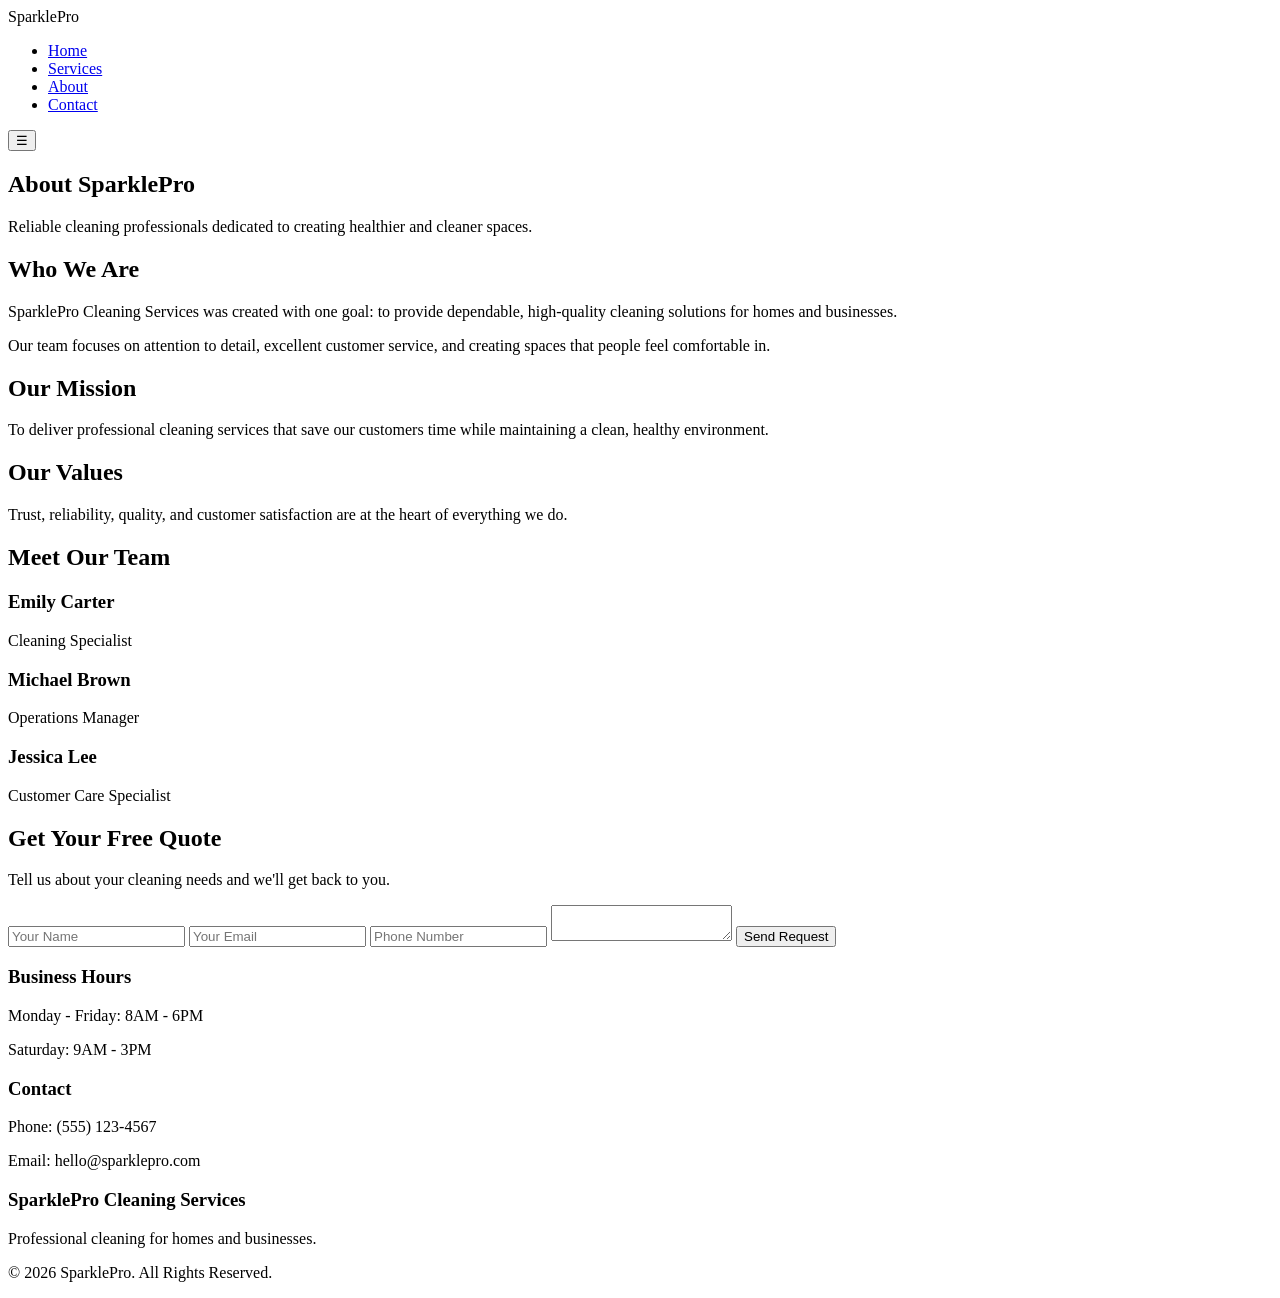
==== about.html @ 30db3a6c "cleaning web" ====
<!DOCTYPE html>
<html lang="en">
<head>
    <meta charset="UTF-8">
    <meta name="viewport" content="width=device-width, initial-scale=1.0">
    <title>About Us | SparklePro Cleaning Services</title>
    <link rel="stylesheet" href="css/style.css">
</head>

<body>


    <!-- Navigation -->
    <header>
        <nav class="navbar">

            <div class="logo">
                Sparkle<span>Pro</span>
            </div>

            <ul class="nav-links">
                <li><a href="index.html">Home</a></li>
                <li><a href="services.html">Services</a></li>
                <li><a href="about.html">About</a></li>
                <li><a href="#contact">Contact</a></li>
            </ul>

            <button class="menu-toggle">
                ☰
            </button>

        </nav>
    </header>



    <!-- Page Hero -->
    <section class="page-hero">

        <div>

            <h1>
                About SparklePro
            </h1>

            <p>
                Reliable cleaning professionals dedicated to creating
                healthier and cleaner spaces.
            </p>

        </div>

    </section>



    <!-- About Company -->
    <section class="about-section">


        <div class="about-content">

            <h2>
                Who We Are
            </h2>

            <p>
                SparklePro Cleaning Services was created with one goal:
                to provide dependable, high-quality cleaning solutions
                for homes and businesses.
            </p>


            <p>
                Our team focuses on attention to detail, excellent
                customer service, and creating spaces that people
                feel comfortable in.
            </p>


        </div>


    </section>



    <!-- Mission -->
    <section class="mission">


        <div class="mission-box">

            <h2>
                Our Mission
            </h2>

            <p>
                To deliver professional cleaning services that save
                our customers time while maintaining a clean,
                healthy environment.
            </p>

        </div>


        <div class="mission-box">

            <h2>
                Our Values
            </h2>

            <p>
                Trust, reliability, quality, and customer satisfaction
                are at the heart of everything we do.
            </p>

        </div>


    </section>



    <!-- Team Section -->
    <section class="team">


        <h2>
            Meet Our Team
        </h2>


        <div class="team-container">


            <div class="team-card">

                <div class="team-image"></div>

                <h3>
                    Emily Carter
                </h3>

                <p>
                    Cleaning Specialist
                </p>

            </div>



            <div class="team-card">

                <div class="team-image"></div>

                <h3>
                    Michael Brown
                </h3>

                <p>
                    Operations Manager
                </p>

            </div>



            <div class="team-card">

                <div class="team-image"></div>

                <h3>
                    Jessica Lee
                </h3>

                <p>
                    Customer Care Specialist
                </p>

            </div>


        </div>


    </section>




    <!-- Contact Section -->
    <section class="contact" id="contact">


        <h2>
            Get Your Free Quote
        </h2>


        <p>
            Tell us about your cleaning needs and we'll get back to you.
        </p>



        <form class="contact-form">


            <input 
            type="text" 
            placeholder="Your Name"
            >


            <input 
            type="email" 
            placeholder="Your Email"
            >


            <input 
            type="tel" 
            placeholder="Phone Number"
            >


            <textarea 
            placeholder="Tell us what you need cleaned">
            </textarea>


            <button type="submit" class="btn">
                Send Request
            </button>


        </form>


    </section>




    <!-- Business Info -->
    <section class="business-info">


        <div>

            <h3>
                Business Hours
            </h3>

            <p>
                Monday - Friday: 8AM - 6PM
            </p>

            <p>
                Saturday: 9AM - 3PM
            </p>

        </div>



        <div>

            <h3>
                Contact
            </h3>

            <p>
                Phone: (555) 123-4567
            </p>

            <p>
                Email: hello@sparklepro.com
            </p>

        </div>


    </section>




    <!-- Footer -->
    <footer>

        <h3>
            SparklePro Cleaning Services
        </h3>

        <p>
            Professional cleaning for homes and businesses.
        </p>

        <p>
            © 2026 SparklePro. All Rights Reserved.
        </p>

    </footer>




<script src="js/script.js"></script>


</body>
</html>
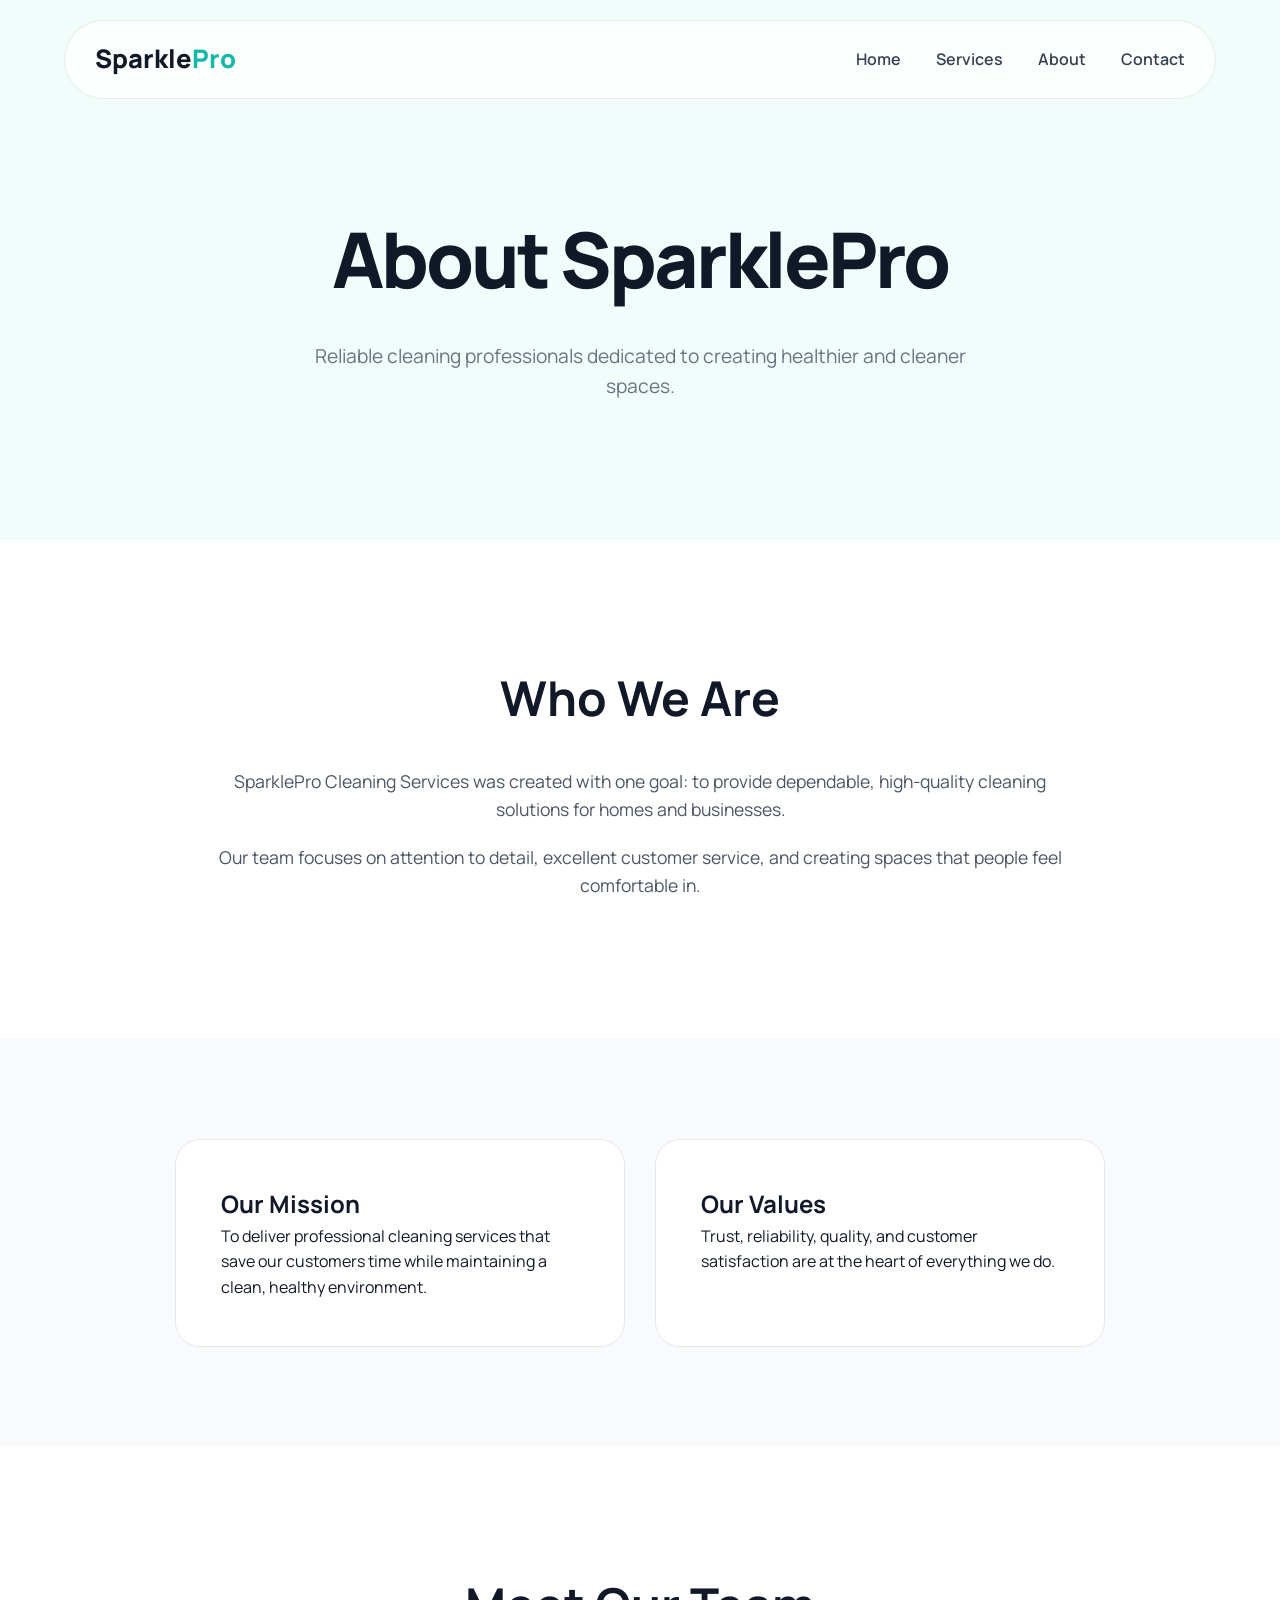
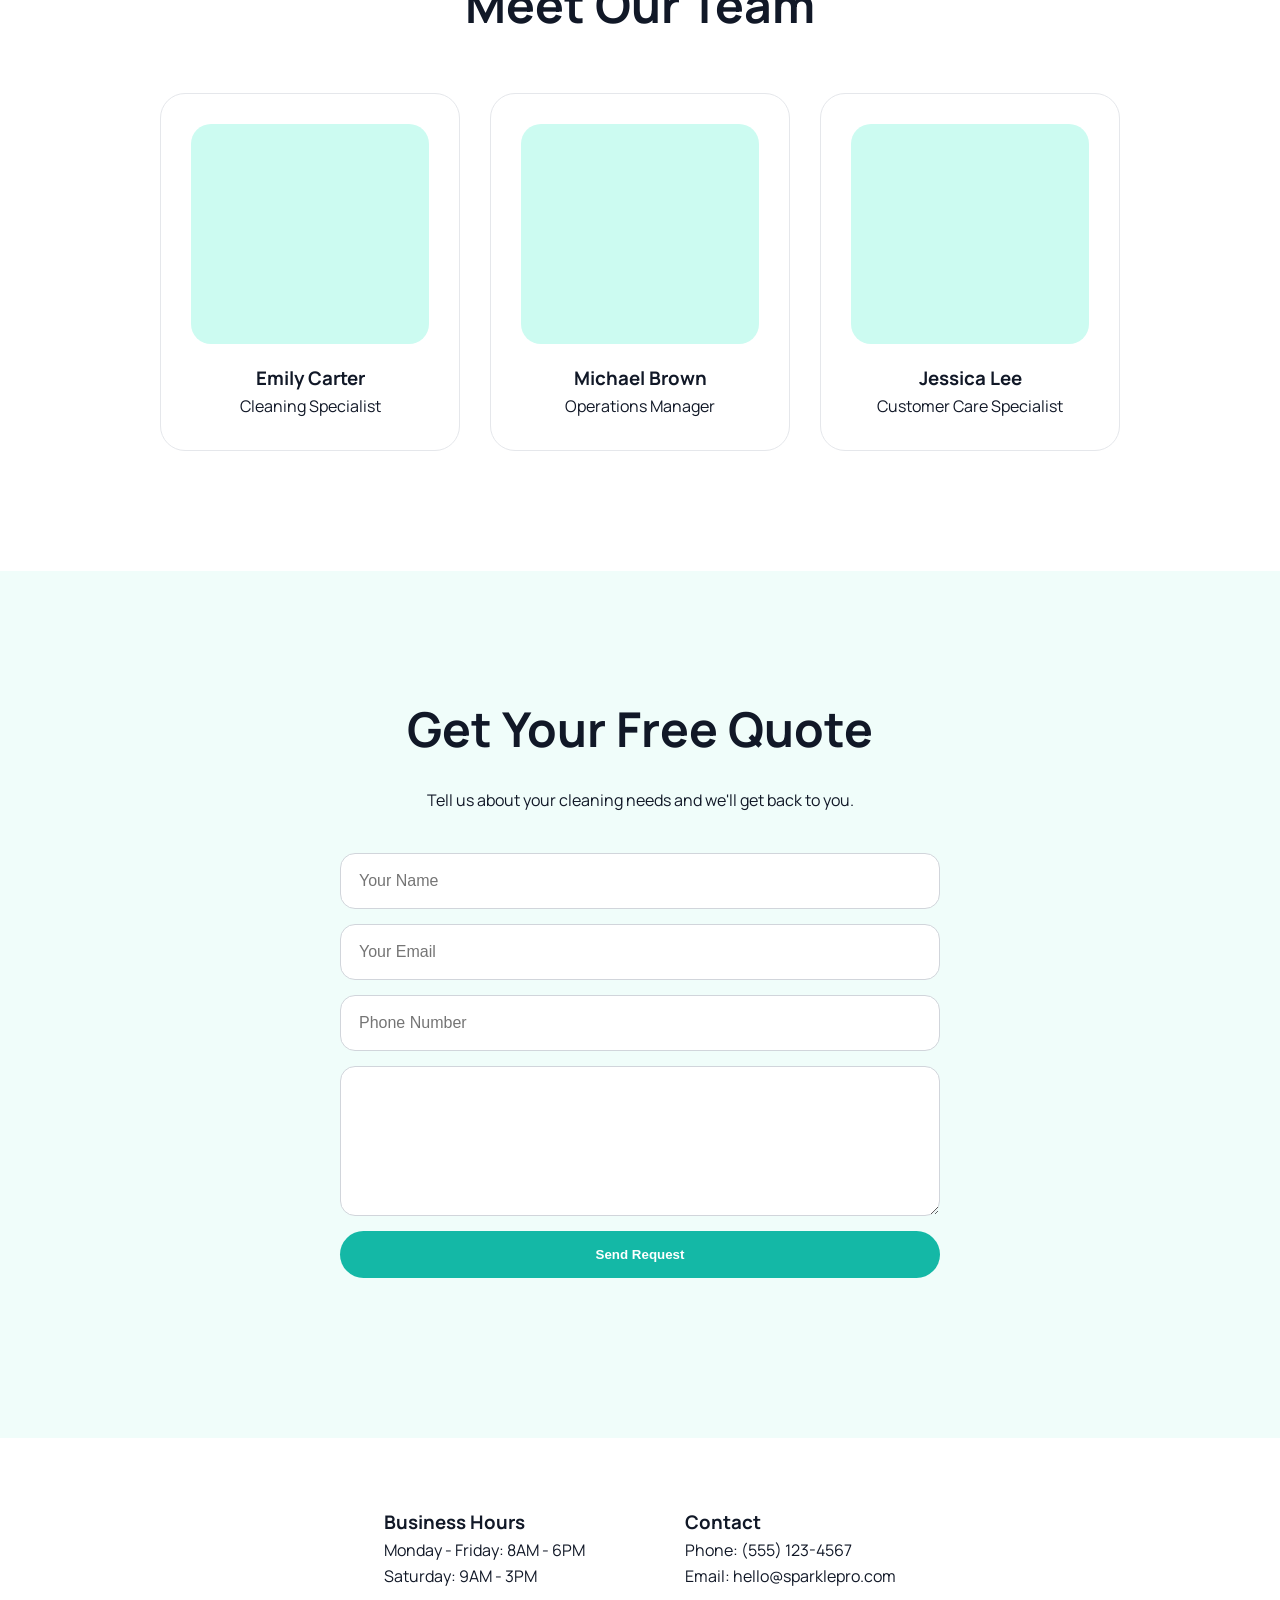
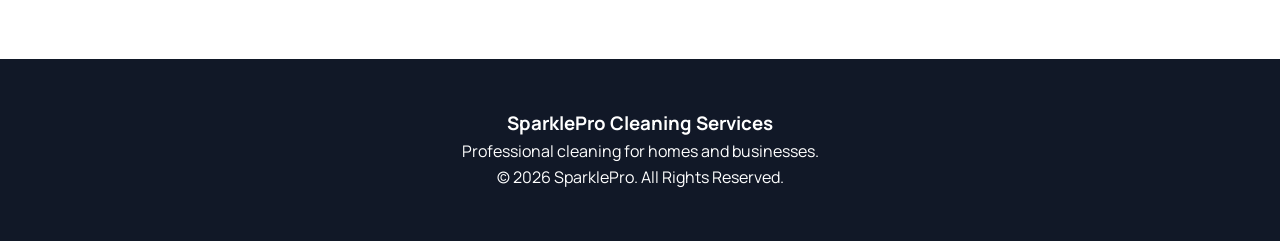
==== commit 07c7b9ef: "dada" ====
--- a/about.html
+++ b/about.html
@@ -1,10 +1,21 @@
 <!DOCTYPE html>
 <html lang="en">
 <head>
-    <meta charset="UTF-8">
+  <meta charset="UTF-8">
+
     <meta name="viewport" content="width=device-width, initial-scale=1.0">
-    <title>About Us | SparklePro Cleaning Services</title>
-    <link rel="stylesheet" href="css/style.css">
+
+
+    <title>About SparklePro | Professional Cleaning Services</title>
+
+
+    <!-- Modern Font -->
+    <link href="https://fonts.googleapis.com/css2?family=Manrope:wght@400;500;600;700;800&display=swap" rel="stylesheet">
+
+
+    <!-- Main Stylesheet -->
+    <link rel="stylesheet" href="style.css">
+
 </head>
 
 <body>
--- a/style.css
+++ b/style.css
@@ -0,0 +1,732 @@
+/* =========================
+   RESET
+========================= */
+
+*{
+    margin:0;
+    padding:0;
+    box-sizing:border-box;
+}
+
+html{
+    scroll-behavior:smooth;
+}
+
+
+body{
+
+    font-family:'Manrope', Arial, sans-serif;
+
+    background:#ffffff;
+
+    color:#111827;
+
+    line-height:1.6;
+
+}
+
+
+
+/* =========================
+   NAVBAR
+========================= */
+
+
+.navbar{
+
+    position:fixed;
+
+    top:20px;
+
+    left:50%;
+
+    transform:translateX(-50%);
+
+    width:90%;
+
+    max-width:1200px;
+
+
+    display:flex;
+
+    justify-content:space-between;
+
+    align-items:center;
+
+
+    padding:18px 30px;
+
+
+    background:rgba(255,255,255,.8);
+
+    backdrop-filter:blur(15px);
+
+
+    border:1px solid rgba(0,0,0,.08);
+
+    border-radius:50px;
+
+
+    z-index:1000;
+
+}
+
+
+
+.logo{
+
+    font-size:1.6rem;
+
+    font-weight:800;
+
+    color:#111827;
+
+}
+
+
+
+.logo span{
+
+    color:#14b8a6;
+
+}
+
+
+
+.nav-links{
+
+    display:flex;
+
+    gap:35px;
+
+    list-style:none;
+
+}
+
+
+
+.nav-links a{
+
+    color:#374151;
+
+    text-decoration:none;
+
+    font-weight:600;
+
+    transition:.3s ease;
+
+}
+
+
+
+.nav-links a:hover{
+
+    color:#14b8a6;
+
+}
+
+
+
+.menu-toggle{
+
+    display:none;
+
+    background:none;
+
+    border:none;
+
+    font-size:28px;
+
+}
+
+
+
+
+/* =========================
+   HOME HERO
+========================= */
+
+
+.hero{
+
+    min-height:100vh;
+
+    display:flex;
+
+    align-items:center;
+
+    padding:120px 8%;
+
+
+    background:
+
+    linear-gradient(
+    135deg,
+    #ffffff,
+    #f0fdfa
+    );
+
+}
+
+
+
+.hero-text{
+
+    max-width:750px;
+
+    animation:fadeUp .8s ease;
+
+}
+
+
+
+.hero-text h1{
+
+    font-size:clamp(3rem,6vw,5.5rem);
+
+    line-height:1;
+
+    letter-spacing:-3px;
+
+    font-weight:800;
+
+    margin-bottom:25px;
+
+}
+
+
+
+.hero-text p{
+
+    font-size:1.3rem;
+
+    color:#6b7280;
+
+    margin-bottom:40px;
+
+}
+
+
+
+
+/* =========================
+   HERO IMAGE
+========================= */
+
+
+.hero{
+
+    background-image:
+
+    linear-gradient(
+    rgba(255,255,255,.75),
+    rgba(255,255,255,.75)
+    ),
+
+    url("images/hero-home.jpeg");
+
+
+    background-size:cover;
+
+    background-position:center;
+
+}
+
+
+
+
+
+/* =========================
+   BUTTON
+========================= */
+
+
+.btn{
+
+    display:inline-block;
+
+    padding:16px 38px;
+
+
+    background:#14b8a6;
+
+
+    color:white;
+
+
+    border-radius:50px;
+
+
+    text-decoration:none;
+
+
+    font-weight:700;
+
+
+    border:none;
+
+
+    cursor:pointer;
+
+
+    transition:.3s ease;
+
+}
+
+
+
+.btn:hover{
+
+    background:#0d9488;
+
+    transform:translateY(-4px);
+
+}
+
+
+
+/* =========================
+   PAGE HERO
+========================= */
+
+
+.page-hero{
+
+    min-height:60vh;
+
+
+    display:flex;
+
+    justify-content:center;
+
+    align-items:center;
+
+
+    text-align:center;
+
+
+    padding:140px 10% 80px;
+
+
+    background:#f0fdfa;
+
+}
+
+
+
+.page-hero h1{
+
+    font-size:clamp(3rem,6vw,5rem);
+
+    letter-spacing:-3px;
+
+    font-weight:800;
+
+    margin-bottom:20px;
+
+}
+
+
+
+.page-hero p{
+
+    color:#6b7280;
+
+    font-size:1.2rem;
+
+    max-width:700px;
+
+}
+
+
+
+
+
+/* =========================
+   ABOUT
+========================= */
+
+
+.about-section{
+
+    padding:120px 10%;
+
+}
+
+
+
+.about-content{
+
+    max-width:850px;
+
+    margin:auto;
+
+    text-align:center;
+
+}
+
+
+
+.about-content h2{
+
+    font-size:3rem;
+
+    margin-bottom:30px;
+
+}
+
+
+
+.about-content p{
+
+    color:#4b5563;
+
+    font-size:1.1rem;
+
+    margin-bottom:20px;
+
+}
+
+
+
+
+/* =========================
+   MISSION
+========================= */
+
+
+.mission{
+
+    padding:100px 10%;
+
+
+    display:flex;
+
+    justify-content:center;
+
+    gap:30px;
+
+
+    background:#f9fafb;
+
+}
+
+
+
+.mission-box{
+
+    max-width:450px;
+
+    padding:45px;
+
+
+    background:white;
+
+
+    border-radius:25px;
+
+
+    border:1px solid #e5e7eb;
+
+
+    transition:.3s ease;
+
+}
+
+
+
+.mission-box:hover{
+
+    transform:translateY(-10px);
+
+}
+
+
+
+
+
+/* =========================
+   TEAM
+========================= */
+
+
+.team{
+
+    padding:120px 10%;
+
+    text-align:center;
+
+}
+
+
+
+.team h2{
+
+    font-size:3rem;
+
+    margin-bottom:50px;
+
+}
+
+
+
+.team-container{
+
+    display:flex;
+
+    justify-content:center;
+
+    gap:30px;
+
+    flex-wrap:wrap;
+
+}
+
+
+
+.team-card{
+
+    width:300px;
+
+
+    padding:30px;
+
+
+    background:white;
+
+
+    border-radius:25px;
+
+
+    border:1px solid #e5e7eb;
+
+
+    transition:.3s ease;
+
+}
+
+
+
+.team-card:hover{
+
+    transform:translateY(-10px);
+
+}
+
+
+
+.team-image{
+
+    height:220px;
+
+
+    background:#ccfbf1;
+
+
+    border-radius:20px;
+
+
+    margin-bottom:20px;
+
+}
+
+
+
+
+
+/* =========================
+   CONTACT
+========================= */
+
+
+.contact{
+
+    padding:120px 10%;
+
+    text-align:center;
+
+
+    background:#f0fdfa;
+
+}
+
+
+
+.contact h2{
+
+    font-size:3rem;
+
+    margin-bottom:20px;
+
+}
+
+
+
+.contact-form{
+
+    max-width:600px;
+
+    margin:40px auto;
+
+
+    display:flex;
+
+    flex-direction:column;
+
+
+    gap:15px;
+
+}
+
+
+
+.contact-form input,
+.contact-form textarea{
+
+
+    padding:18px;
+
+
+    border-radius:15px;
+
+
+    border:1px solid #d1d5db;
+
+
+    font-size:1rem;
+
+}
+
+
+
+.contact-form textarea{
+
+    min-height:150px;
+
+}
+
+
+
+
+
+/* =========================
+   BUSINESS INFO
+========================= */
+
+
+.business-info{
+
+    padding:70px 10%;
+
+
+    display:flex;
+
+    justify-content:center;
+
+
+    gap:100px;
+
+
+    flex-wrap:wrap;
+
+}
+
+
+
+
+/* =========================
+   FOOTER
+========================= */
+
+
+footer{
+
+    padding:50px 10%;
+
+
+    text-align:center;
+
+
+    background:#111827;
+
+
+    color:white;
+
+}
+
+
+
+
+
+/* =========================
+   ANIMATION
+========================= */
+
+
+@keyframes fadeUp{
+
+    from{
+
+        opacity:0;
+
+        transform:translateY(30px);
+
+    }
+
+
+    to{
+
+        opacity:1;
+
+        transform:translateY(0);
+
+    }
+
+}
+
+
+
+
+/* =========================
+   MOBILE
+========================= */
+
+
+@media(max-width:768px){
+
+
+    .nav-links{
+
+        display:none;
+
+    }
+
+
+    .menu-toggle{
+
+        display:block;
+
+    }
+
+
+    .hero{
+
+        padding:140px 7% 80px;
+
+    }
+
+
+    .mission{
+
+        flex-direction:column;
+
+    }
+
+
+    .business-info{
+
+        gap:40px;
+
+    }
+
+}
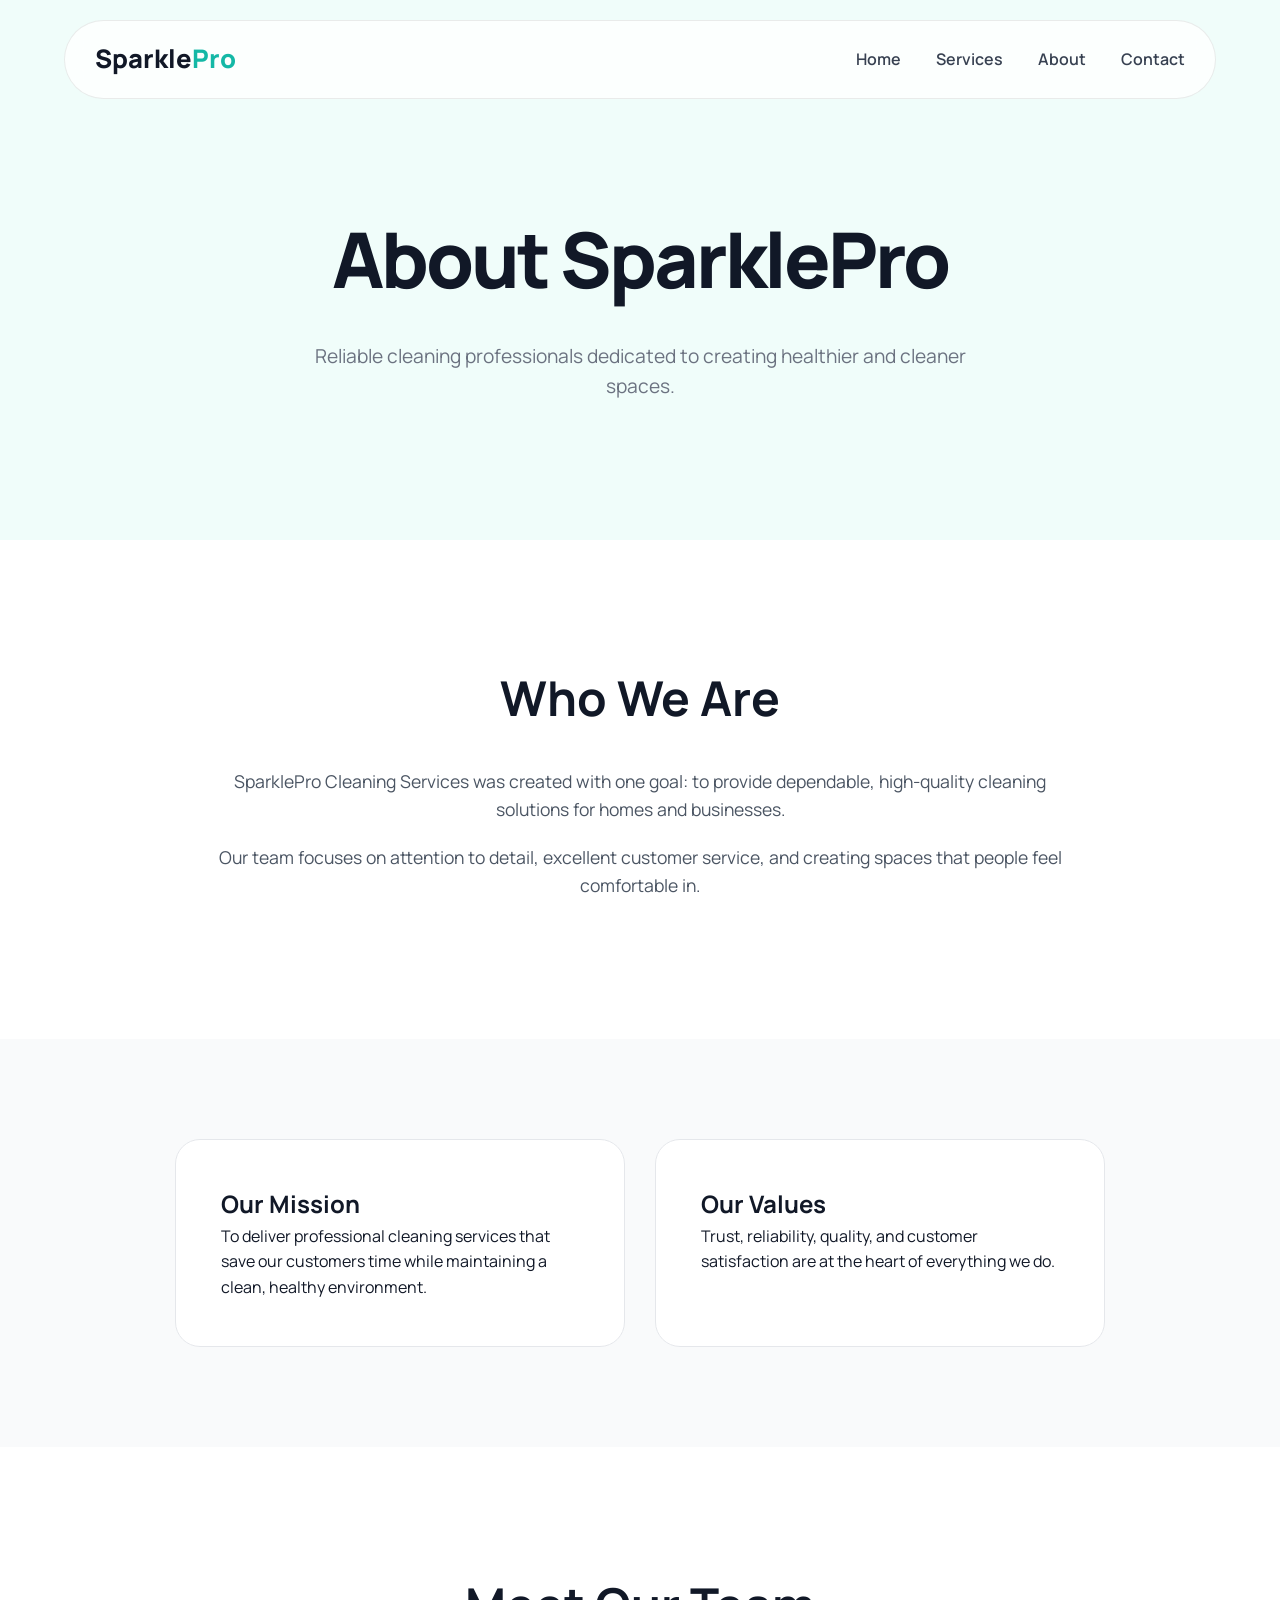
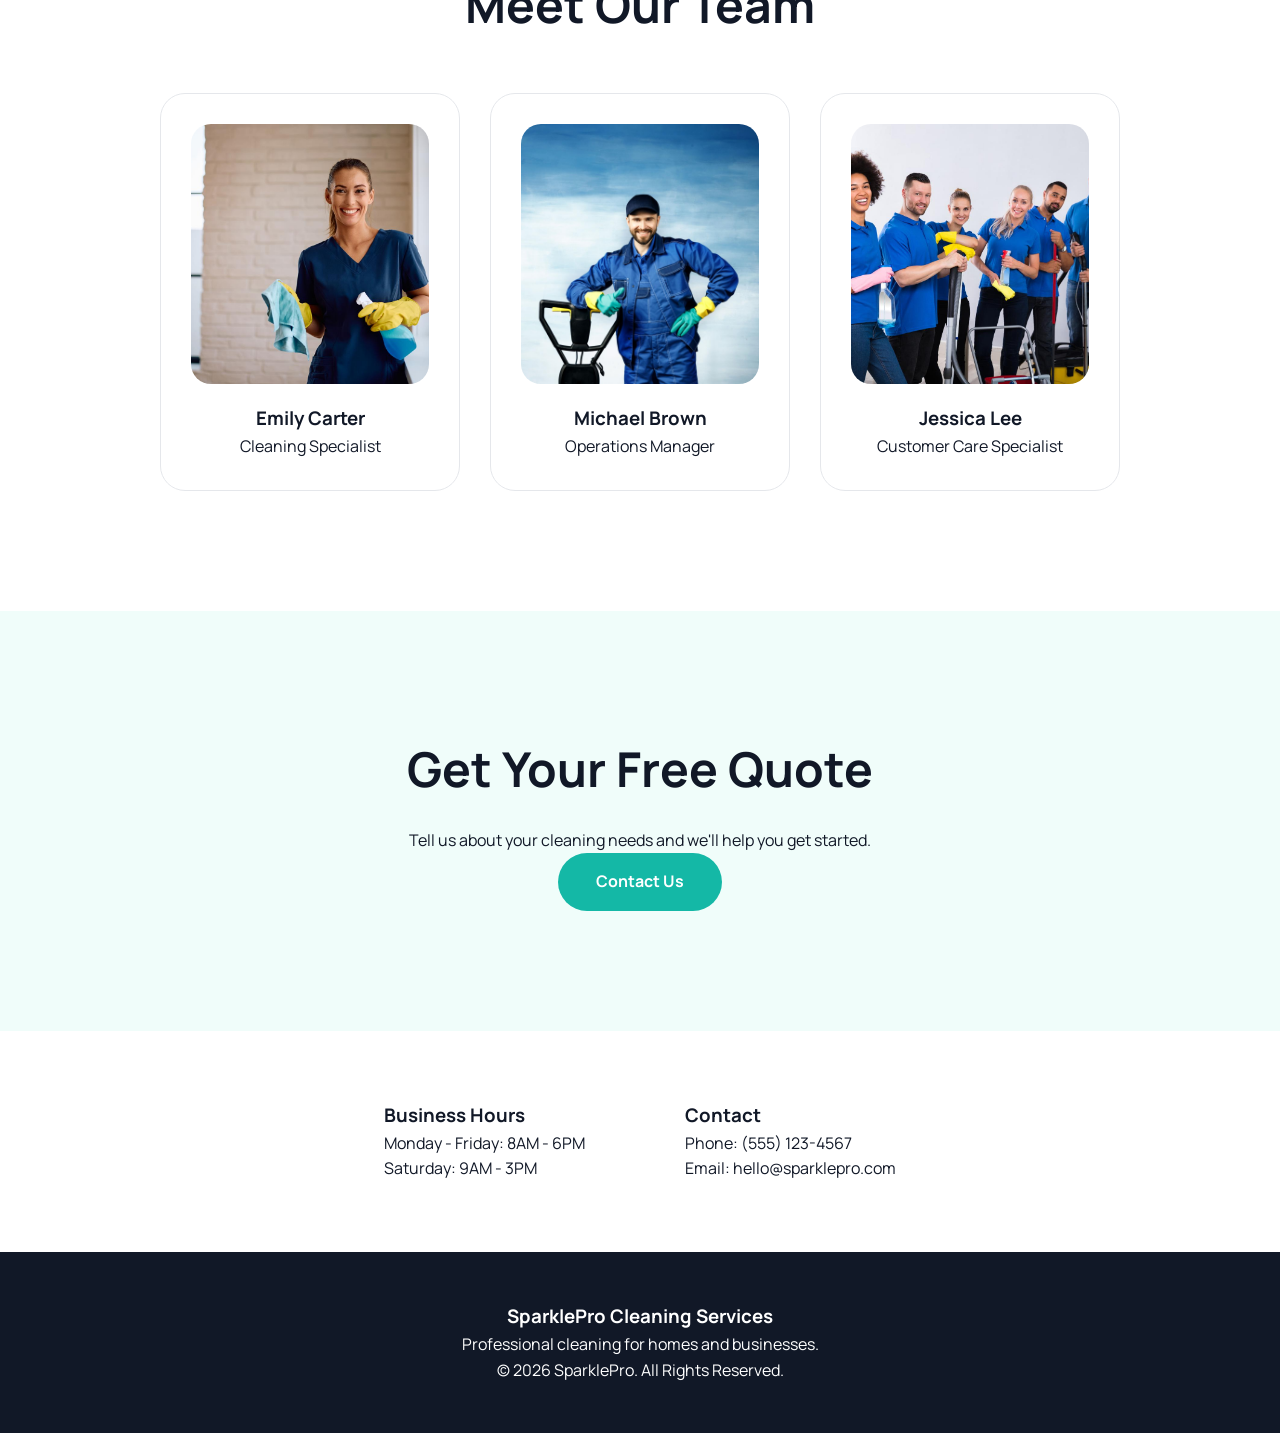
==== commit ae173345: "adada" ====
--- a/about.html
+++ b/about.html
@@ -1,325 +1,390 @@
 <!DOCTYPE html>
 <html lang="en">
+
 <head>
-  <meta charset="UTF-8">
+
+    <meta charset="UTF-8">
 
     <meta name="viewport" content="width=device-width, initial-scale=1.0">
 
 
-    <title>About SparklePro | Professional Cleaning Services</title>
+    <title>About SparklePro | Cleaning Services</title>
 
 
     <!-- Modern Font -->
     <link href="https://fonts.googleapis.com/css2?family=Manrope:wght@400;500;600;700;800&display=swap" rel="stylesheet">
 
 
-    <!-- Main Stylesheet -->
+    <!-- CSS -->
     <link rel="stylesheet" href="style.css">
 
+
 </head>
 
+
 <body>
 
 
-    <!-- Navigation -->
-    <header>
-        <nav class="navbar">
-
-            <div class="logo">
-                Sparkle<span>Pro</span>
+<!-- Navigation -->
+<header>
+
+    <nav class="navbar">
+
+        <div class="logo">
+            Sparkle<span>Pro</span>
+        </div>
+
+
+        <ul class="nav-links">
+
+            <li><a href="index.html">Home</a></li>
+
+            <li><a href="services.html">Services</a></li>
+
+            <li><a href="about.html">About</a></li>
+
+            <li><a href="contact.html">Contact</a></li>
+
+        </ul>
+
+
+        <button class="menu-toggle">
+            ☰
+        </button>
+
+
+    </nav>
+
+</header>
+
+
+
+
+
+<!-- Hero -->
+<section class="page-hero">
+
+    <div>
+
+        <h1>
+            About SparklePro
+        </h1>
+
+
+        <p>
+            Reliable cleaning professionals dedicated to
+            creating healthier and cleaner spaces.
+        </p>
+
+
+    </div>
+
+</section>
+
+
+
+
+
+
+<!-- About Company -->
+<section class="about-section">
+
+
+    <div class="about-content">
+
+
+        <h2>
+            Who We Are
+        </h2>
+
+
+        <p>
+            SparklePro Cleaning Services was created with one goal:
+            to provide dependable, high-quality cleaning solutions
+            for homes and businesses.
+        </p>
+
+
+        <p>
+            Our team focuses on attention to detail, excellent
+            customer service, and creating spaces that people
+            feel comfortable in.
+        </p>
+
+
+    </div>
+
+
+</section>
+
+
+
+
+
+
+<!-- Mission -->
+<section class="mission">
+
+
+    <div class="mission-box">
+
+
+        <h2>
+            Our Mission
+        </h2>
+
+
+        <p>
+            To deliver professional cleaning services that save
+            our customers time while maintaining a clean,
+            healthy environment.
+        </p>
+
+
+    </div>
+
+
+
+
+
+    <div class="mission-box">
+
+
+        <h2>
+            Our Values
+        </h2>
+
+
+        <p>
+            Trust, reliability, quality, and customer satisfaction
+            are at the heart of everything we do.
+        </p>
+
+
+    </div>
+
+
+</section>
+
+
+
+
+
+
+
+<!-- Team -->
+<section class="team">
+
+
+    <h2>
+        Meet Our Team
+    </h2>
+
+
+
+
+    <div class="team-container">
+
+
+
+        <div class="team-card">
+
+
+            <div class="team-image">
+
+                <img src="images/emily.jpg" alt="Emily Carter">
+
             </div>
 
-            <ul class="nav-links">
-                <li><a href="index.html">Home</a></li>
-                <li><a href="services.html">Services</a></li>
-                <li><a href="about.html">About</a></li>
-                <li><a href="#contact">Contact</a></li>
-            </ul>
-
-            <button class="menu-toggle">
-                ☰
-            </button>
-
-        </nav>
-    </header>
-
-
-
-    <!-- Page Hero -->
-    <section class="page-hero">
-
-        <div>
-
-            <h1>
-                About SparklePro
-            </h1>
+
+            <h3>
+                Emily Carter
+            </h3>
+
 
             <p>
-                Reliable cleaning professionals dedicated to creating
-                healthier and cleaner spaces.
+                Cleaning Specialist
             </p>
 
+
         </div>
 
-    </section>
-
-
-
-    <!-- About Company -->
-    <section class="about-section">
-
-
-        <div class="about-content">
-
-            <h2>
-                Who We Are
-            </h2>
+
+
+
+
+
+        <div class="team-card">
+
+
+            <div class="team-image">
+
+                <img src="images/michael.jpg" alt="Michael Brown">
+
+            </div>
+
+
+            <h3>
+                Michael Brown
+            </h3>
+
 
             <p>
-                SparklePro Cleaning Services was created with one goal:
-                to provide dependable, high-quality cleaning solutions
-                for homes and businesses.
+                Operations Manager
             </p>
 
 
+        </div>
+
+
+
+
+
+
+        <div class="team-card">
+
+
+            <div class="team-image">
+
+                <img src="images/jessica.jpg" alt="Jessica Lee">
+
+            </div>
+
+
+            <h3>
+                Jessica Lee
+            </h3>
+
+
             <p>
-                Our team focuses on attention to detail, excellent
-                customer service, and creating spaces that people
-                feel comfortable in.
+                Customer Care Specialist
             </p>
 
 
         </div>
 
 
-    </section>
-
-
-
-    <!-- Mission -->
-    <section class="mission">
-
-
-        <div class="mission-box">
-
-            <h2>
-                Our Mission
-            </h2>
-
-            <p>
-                To deliver professional cleaning services that save
-                our customers time while maintaining a clean,
-                healthy environment.
-            </p>
-
-        </div>
-
-
-        <div class="mission-box">
-
-            <h2>
-                Our Values
-            </h2>
-
-            <p>
-                Trust, reliability, quality, and customer satisfaction
-                are at the heart of everything we do.
-            </p>
-
-        </div>
-
-
-    </section>
-
-
-
-    <!-- Team Section -->
-    <section class="team">
-
-
-        <h2>
-            Meet Our Team
-        </h2>
-
-
-        <div class="team-container">
-
-
-            <div class="team-card">
-
-                <div class="team-image"></div>
-
-                <h3>
-                    Emily Carter
-                </h3>
-
-                <p>
-                    Cleaning Specialist
-                </p>
-
-            </div>
-
-
-
-            <div class="team-card">
-
-                <div class="team-image"></div>
-
-                <h3>
-                    Michael Brown
-                </h3>
-
-                <p>
-                    Operations Manager
-                </p>
-
-            </div>
-
-
-
-            <div class="team-card">
-
-                <div class="team-image"></div>
-
-                <h3>
-                    Jessica Lee
-                </h3>
-
-                <p>
-                    Customer Care Specialist
-                </p>
-
-            </div>
-
-
-        </div>
-
-
-    </section>
-
-
-
-
-    <!-- Contact Section -->
-    <section class="contact" id="contact">
-
-
-        <h2>
-            Get Your Free Quote
-        </h2>
-
-
-        <p>
-            Tell us about your cleaning needs and we'll get back to you.
-        </p>
-
-
-
-        <form class="contact-form">
-
-
-            <input 
-            type="text" 
-            placeholder="Your Name"
-            >
-
-
-            <input 
-            type="email" 
-            placeholder="Your Email"
-            >
-
-
-            <input 
-            type="tel" 
-            placeholder="Phone Number"
-            >
-
-
-            <textarea 
-            placeholder="Tell us what you need cleaned">
-            </textarea>
-
-
-            <button type="submit" class="btn">
-                Send Request
-            </button>
-
-
-        </form>
-
-
-    </section>
-
-
-
-
-    <!-- Business Info -->
-    <section class="business-info">
-
-
-        <div>
-
-            <h3>
-                Business Hours
-            </h3>
-
-            <p>
-                Monday - Friday: 8AM - 6PM
-            </p>
-
-            <p>
-                Saturday: 9AM - 3PM
-            </p>
-
-        </div>
-
-
-
-        <div>
-
-            <h3>
-                Contact
-            </h3>
-
-            <p>
-                Phone: (555) 123-4567
-            </p>
-
-            <p>
-                Email: hello@sparklepro.com
-            </p>
-
-        </div>
-
-
-    </section>
-
-
-
-
-    <!-- Footer -->
-    <footer>
+
+    </div>
+
+
+</section>
+
+
+
+
+
+
+
+<!-- Contact -->
+<section class="contact">
+
+
+    <h2>
+        Get Your Free Quote
+    </h2>
+
+
+    <p>
+        Tell us about your cleaning needs and we'll help you get started.
+    </p>
+
+
+
+    <a href="contact.html" class="btn">
+        Contact Us
+    </a>
+
+
+</section>
+
+
+
+
+
+
+
+<!-- Business Info -->
+<section class="business-info">
+
+
+    <div>
+
 
         <h3>
-            SparklePro Cleaning Services
+            Business Hours
         </h3>
 
-        <p>
-            Professional cleaning for homes and businesses.
-        </p>
-
-        <p>
-            © 2026 SparklePro. All Rights Reserved.
-        </p>
-
-    </footer>
-
-
-
-
-<script src="js/script.js"></script>
+
+        <p>
+            Monday - Friday: 8AM - 6PM
+        </p>
+
+
+        <p>
+            Saturday: 9AM - 3PM
+        </p>
+
+
+    </div>
+
+
+
+
+
+
+    <div>
+
+
+        <h3>
+            Contact
+        </h3>
+
+
+        <p>
+            Phone: (555) 123-4567
+        </p>
+
+
+        <p>
+            Email: hello@sparklepro.com
+        </p>
+
+
+    </div>
+
+
+</section>
+
+
+
+
+
+
+
+<!-- Footer -->
+<footer>
+
+
+    <h3>
+        SparklePro Cleaning Services
+    </h3>
+
+
+    <p>
+        Professional cleaning for homes and businesses.
+    </p>
+
+
+    <p>
+        © 2026 SparklePro. All Rights Reserved.
+    </p>
+
+
+</footer>
+
 
 
 </body>
+
 </html>
--- a/style.css
+++ b/style.css
@@ -729,4 +729,51 @@
 
     }
 
+}
+.about-content,
+.mission-box,
+.team-card,
+.contact-form{
+    animation:fadeUp .8s ease both;
+}
+
+
+@keyframes fadeUp{
+
+    from{
+        opacity:0;
+        transform:translateY(30px);
+    }
+
+    to{
+        opacity:1;
+        transform:translateY(0);
+    }
+
+}
+.team-image{
+
+    height:260px;
+
+    width:100%;
+
+    overflow:hidden;
+
+    border-radius:20px;
+
+    margin-bottom:20px;
+
+}
+
+
+.team-image img{
+
+    width:100%;
+
+    height:100%;
+
+    object-fit:cover;
+
+    display:block;
+
 }
